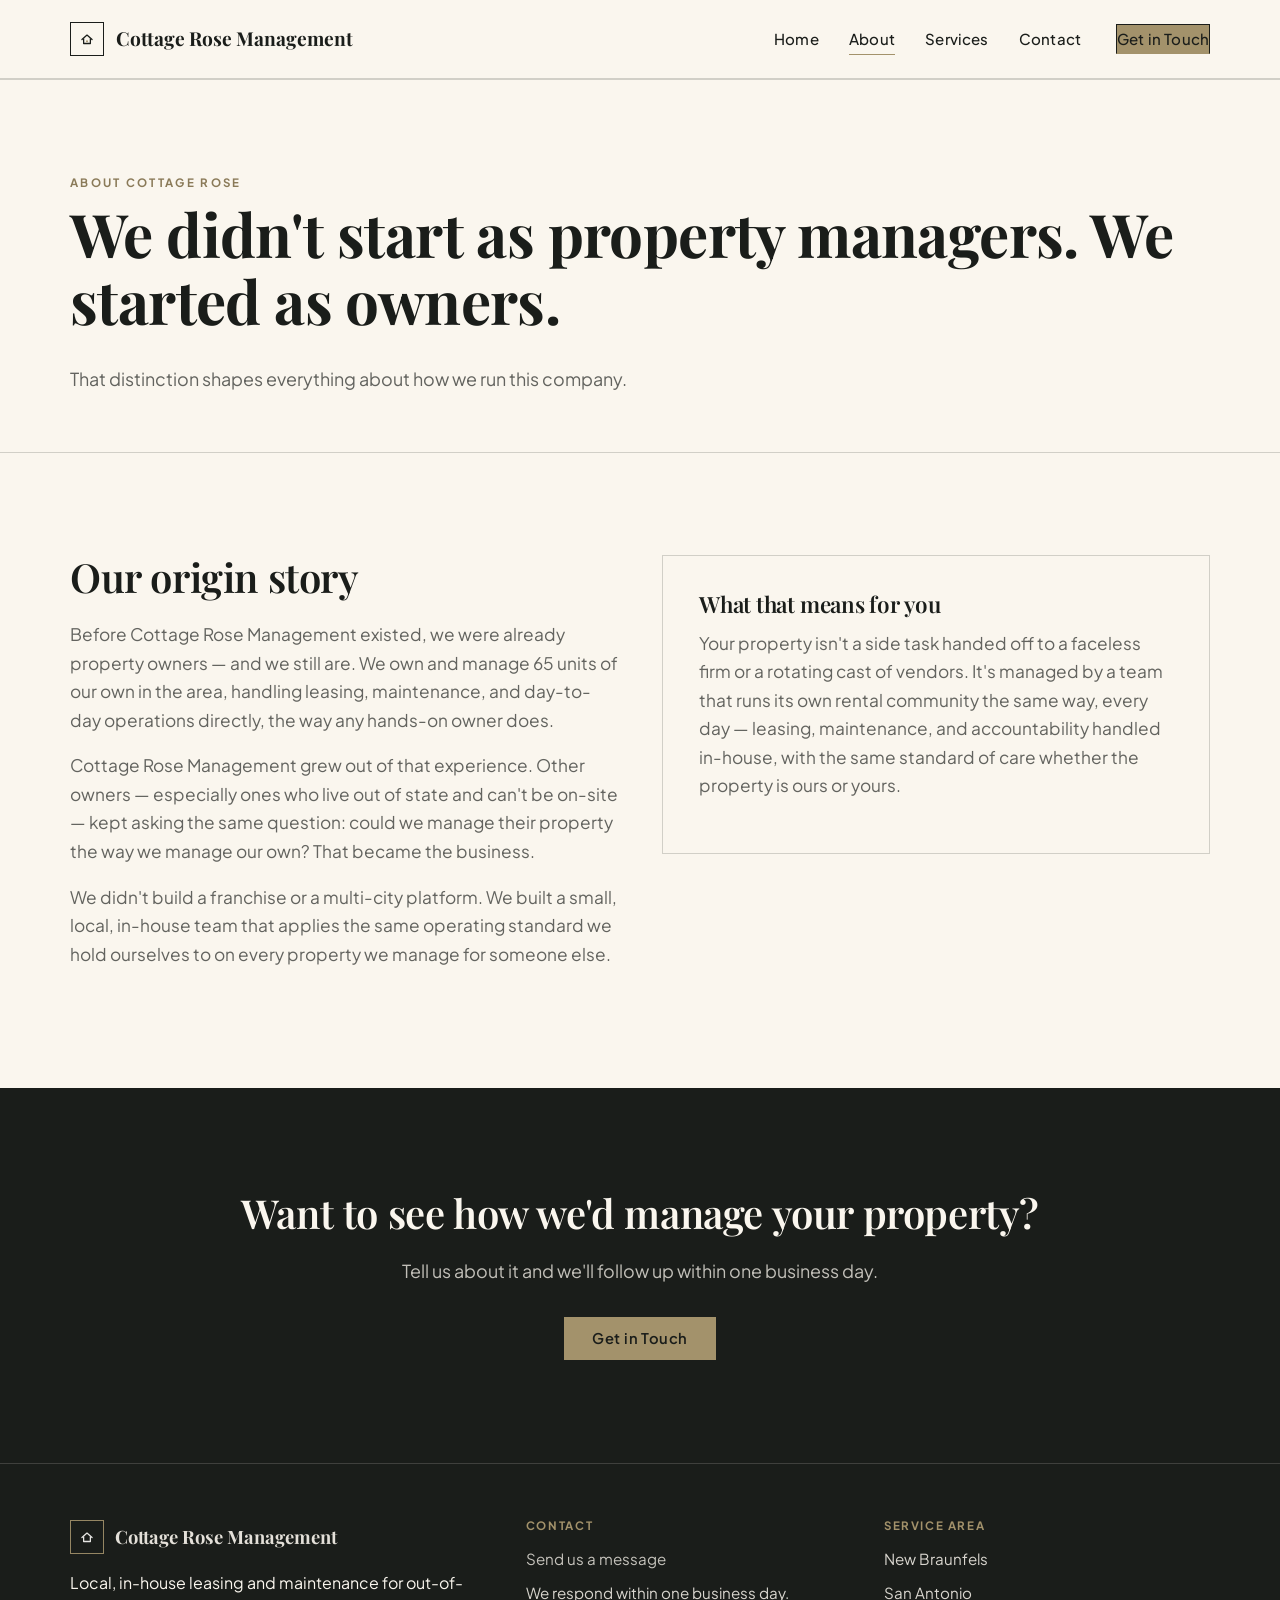
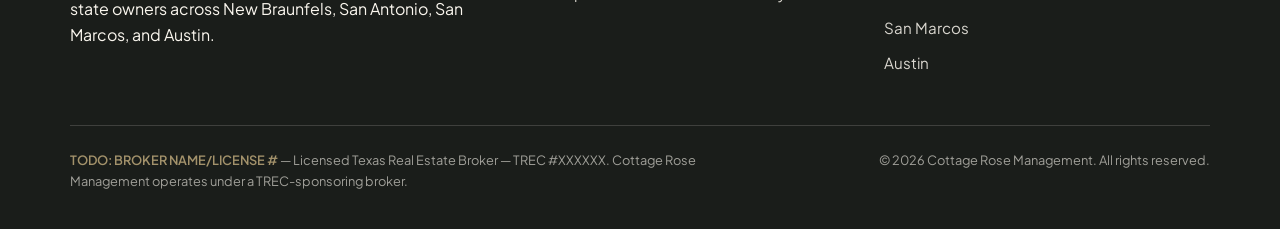
==== about.html @ a1d0a157 "Initial Cottage Rose site design" ====
<!doctype html>
<html lang="en">
<head>
  <meta charset="UTF-8">
  <meta name="viewport" content="width=device-width, initial-scale=1.0">
  <title>About Cottage Rose Management | Owner-Operators in New Braunfels, TX</title>
  <meta name="description" content="Cottage Rose Management started as property owners, not property managers. We own and manage 65 units of our own in the area, and manage every client property to that same standard.">
  <link rel="canonical" href="https://www.cottagerosemanagement.com/about.html"> <!-- TODO: confirm final domain -->
  <link rel="icon" href="favicon.svg" type="image/svg+xml">

  <link rel="preconnect" href="https://fonts.googleapis.com">
  <link rel="preconnect" href="https://fonts.gstatic.com" crossorigin>
  <link href="https://fonts.googleapis.com/css2?family=Playfair+Display:wght@500;600;700;800&family=Plus+Jakarta+Sans:wght@400;500;600;700&display=swap" rel="stylesheet">

  <link rel="stylesheet" href="styles.css">
</head>
<body>
  <a class="skip-link" href="#main">Skip to content</a>

  <header class="site-header">
    <div class="container">
      <a href="index.html" class="brand">
        <span class="brand-mark" aria-hidden="true">
          <svg viewBox="0 0 64 64" fill="none" xmlns="http://www.w3.org/2000/svg">
            <path d="M14 34 L32 18 L50 34" stroke="#1A1D1A" stroke-width="4.5" stroke-linecap="round" stroke-linejoin="round"/>
            <path d="M20 30 V48 H44 V30" stroke="#1A1D1A" stroke-width="4.5" stroke-linejoin="round"/>
            <circle cx="32" cy="40" r="3.5" fill="#A3926B"/>
          </svg>
        </span>
        <span class="brand-name-full">Cottage Rose Management</span>
        <span class="brand-name-short">Cottage Rose</span>
      </a>

      <nav class="main-nav" id="main-nav" aria-label="Primary">
        <ul>
          <li><a href="index.html">Home</a></li>
          <li><a href="about.html" aria-current="page">About</a></li>
          <li><a href="services.html">Services</a></li>
          <li><a href="contact.html">Contact</a></li>
        </ul>
        <a href="contact.html" class="btn btn-primary">Get in Touch</a>
      </nav>

      <button class="nav-toggle" id="nav-toggle" aria-label="Toggle menu" aria-expanded="false" aria-controls="main-nav">
        <svg viewBox="0 0 24 24" fill="none" stroke="currentColor" stroke-width="2" stroke-linecap="round"><line x1="3" y1="6" x2="21" y2="6"/><line x1="3" y1="12" x2="21" y2="12"/><line x1="3" y1="18" x2="21" y2="18"/></svg>
      </button>
    </div>
  </header>

  <main id="main">

    <section class="page-hero">
      <div class="container">
        <span class="eyebrow">About Cottage Rose</span>
        <h1>We didn't start as property managers. We started as owners.</h1>
        <p class="lede">That distinction shapes everything about how we run this company.</p>
      </div>
    </section>

    <section class="section-white origin-story">
      <div class="container two-col">
        <div class="reveal">
          <h2>Our origin story</h2>
          <p>Before Cottage Rose Management existed, we were already property owners &mdash; and we still are. We own and manage 65 units of our own in the area, handling leasing, maintenance, and day-to-day operations directly, the way any hands-on owner does.</p>
          <p>Cottage Rose Management grew out of that experience. Other owners &mdash; especially ones who live out of state and can't be on-site &mdash; kept asking the same question: could we manage their property the way we manage our own? That became the business.</p>
          <p>We didn't build a franchise or a multi-city platform. We built a small, local, in-house team that applies the same operating standard we hold ourselves to on every property we manage for someone else.</p>
        </div>
        <div class="reveal">
          <div class="callout">
            <h3>What that means for you</h3>
            <p>Your property isn't a side task handed off to a faceless firm or a rotating cast of vendors. It's managed by a team that runs its own rental community the same way, every day &mdash; leasing, maintenance, and accountability handled in-house, with the same standard of care whether the property is ours or yours.</p>
          </div>
        </div>
      </div>
    </section>

    <section class="cta-band">
      <div class="container">
        <div class="reveal">
          <h2>Want to see how we'd manage your property?</h2>
          <p class="lede">Tell us about it and we'll follow up within one business day.</p>
          <div class="hero-actions">
            <a href="contact.html" class="btn btn-primary">Get in Touch</a>
          </div>
        </div>
      </div>
    </section>

  </main>

  <footer class="site-footer">
    <div class="container">
      <div class="footer-grid">
        <div>
          <a href="index.html" class="footer-brand">
            <span class="brand-mark" aria-hidden="true">
              <svg viewBox="0 0 64 64" fill="none" xmlns="http://www.w3.org/2000/svg">
                <path d="M14 34 L32 18 L50 34" stroke="#FDFCF9" stroke-width="4.5" stroke-linecap="round" stroke-linejoin="round"/>
                <path d="M20 30 V48 H44 V30" stroke="#FDFCF9" stroke-width="4.5" stroke-linejoin="round"/>
              </svg>
            </span>
            Cottage Rose Management
          </a>
          <p>Local, in-house leasing and maintenance for out-of-state owners across New Braunfels, San Antonio, San Marcos, and Austin.</p>
        </div>
        <div>
          <h4>Contact</h4>
          <ul>
            <li><a href="contact.html">Send us a message</a></li>
            <li>We respond within one business day.</li>
          </ul>
        </div>
        <div>
          <h4>Service Area</h4>
          <ul>
            <li>New Braunfels</li>
            <li>San Antonio</li>
            <li>San Marcos</li>
            <li>Austin</li>
          </ul>
        </div>
      </div>
      <div class="footer-bottom">
        <p class="trec-note"><span class="todo">TODO: BROKER NAME/LICENSE #</span> &mdash; Licensed Texas Real Estate Broker &mdash; TREC #XXXXXX. Cottage Rose Management operates under a TREC-sponsoring broker.</p>
        <p>&copy; 2026 Cottage Rose Management. All rights reserved.</p>
      </div>
    </div>
  </footer>

  <script src="main.js"></script>
</body>
</html>
---- styles.css ----
/* ==========================================================================
   Cottage Rose Management — shared stylesheet
   Design system: Boutique Architectural (editorial, hairline, sharp-cornered)
   ========================================================================== */

:root {
  --cream: #FAF6EE;
  --cream-line: rgba(26, 29, 26, 0.16);
  --charcoal: #1A1D1A;
  --charcoal-soft: rgba(26, 29, 26, 0.68);
  --charcoal-line: rgba(26, 29, 26, 0.18);
  --olive: #A3926B;
  --olive-dark: #8A7A58;
  --white: #FFFFFF;

  /* legacy aliases kept so any un-migrated reference still resolves sanely */
  --ink: var(--charcoal);
  --limestone: var(--cream);
  --cedar: var(--olive);
  --juniper: var(--olive-dark);

  --font-serif: "Playfair Display", Georgia, serif;
  --font-sans: "Plus Jakarta Sans", -apple-system, BlinkMacSystemFont, "Segoe UI", sans-serif;

  --container: 1180px;
  --radius: 0;
}

/* ---------- reset ---------- */
*, *::before, *::after { box-sizing: border-box; }
html { scroll-behavior: smooth; }
@media (prefers-reduced-motion: reduce) {
  html { scroll-behavior: auto; }
  *, *::before, *::after {
    animation-duration: 0.01ms !important;
    animation-iteration-count: 1 !important;
    transition-duration: 0.01ms !important;
    scroll-behavior: auto !important;
  }
}

html, body {
  overflow-x: hidden;
}

body {
  margin: 0;
  background: var(--cream);
  color: var(--charcoal);
  font-family: var(--font-sans);
  font-size: 1rem;
  line-height: 1.65;
  -webkit-font-smoothing: antialiased;
}

img { max-width: 100%; display: block; }
a { color: inherit; }
h1, h2, h3, h4 {
  font-family: var(--font-serif);
  color: var(--charcoal);
  line-height: 1.12;
  letter-spacing: -0.01em;
  margin: 0 0 0.5em;
  font-weight: 600;
}
p { margin: 0 0 1em; }
ul { margin: 0; padding: 0; list-style: none; }

h1 { font-size: clamp(2.3rem, 5.2vw, 3.75rem); font-weight: 700; }
h2 { font-size: clamp(1.7rem, 3.4vw, 2.5rem); }
h3 { font-size: clamp(1.15rem, 2.1vw, 1.4rem); }

.eyebrow {
  font-family: var(--font-sans);
  font-size: 0.72rem;
  letter-spacing: 0.2em;
  text-transform: uppercase;
  color: var(--olive-dark);
  font-weight: 700;
  display: inline-block;
  margin-bottom: 0.9em;
}

.lede {
  font-size: 1.12rem;
  color: var(--charcoal-soft);
  max-width: 58ch;
}

/* focus states */
a:focus-visible,
button:focus-visible,
input:focus-visible,
textarea:focus-visible,
select:focus-visible {
  outline: 2px solid var(--olive-dark);
  outline-offset: 3px;
}

.skip-link {
  position: absolute;
  left: -9999px;
  top: 0;
  background: var(--charcoal);
  color: var(--cream);
  padding: 0.75em 1.25em;
  z-index: 1000;
}
.skip-link:focus {
  left: 0;
}

.container {
  max-width: var(--container);
  margin: 0 auto;
  padding: 0 1.25rem;
}

section { padding: clamp(3.5rem, 8vw, 6.5rem) 0; }
main > section {
  border-top: 1px solid var(--charcoal-line);
}
main > section.hero,
main > section.no-line {
  border-top: none;
}
main > section.section-dark {
  border-top-color: rgba(250, 246, 238, 0.16);
}

/* ---------- buttons ---------- */
.btn {
  display: inline-flex;
  align-items: center;
  justify-content: center;
  gap: 0.5em;
  font-family: var(--font-sans);
  font-weight: 600;
  font-size: 0.92rem;
  letter-spacing: 0.03em;
  padding: 0.9em 1.9em;
  border-radius: 0;
  border: 1.5px solid var(--charcoal);
  cursor: pointer;
  text-decoration: none;
  transition: background-color 0.18s ease, color 0.18s ease, border-color 0.18s ease;
  line-height: 1.1;
}
.btn-primary {
  background: var(--olive);
  color: var(--charcoal);
  border-color: var(--charcoal);
}
.btn-primary:hover { background: var(--charcoal); color: var(--cream); }
.btn-ghost {
  background: transparent;
  border-color: var(--charcoal);
  color: var(--charcoal);
}
.btn-ghost:hover { background: var(--charcoal); color: var(--cream); }
.btn-ghost-light {
  background: transparent;
  border-color: var(--cream);
  color: var(--cream);
}
.btn-ghost-light:hover { background: var(--cream); color: var(--charcoal); }
.btn-solid-dark {
  background: var(--charcoal);
  color: var(--cream);
  border-color: var(--charcoal);
}
.btn-solid-dark:hover { background: var(--olive); color: var(--charcoal); border-color: var(--charcoal); }

/* ---------- header ---------- */
.site-header {
  position: sticky;
  top: 0;
  z-index: 100;
  background: var(--cream);
  border-bottom: 1px solid var(--charcoal-line);
}
.site-header .container {
  display: flex;
  align-items: center;
  justify-content: space-between;
  height: 78px;
}
.brand {
  display: flex;
  align-items: center;
  gap: 0.65em;
  text-decoration: none;
  font-family: var(--font-serif);
  font-weight: 700;
  font-size: 1.2rem;
  color: var(--charcoal);
}
.brand-mark {
  width: 34px;
  height: 34px;
  display: inline-flex;
  align-items: center;
  justify-content: center;
  flex-shrink: 0;
  border: 1.5px solid var(--charcoal);
}
.brand-mark svg { width: 18px; height: 18px; }
.brand-name-full { display: none; }
.brand-name-short { display: inline; }
@media (min-width: 480px) {
  .brand-name-full { display: inline; }
  .brand-name-short { display: none; }
}

.main-nav {
  display: flex;
  align-items: center;
  gap: 2.2rem;
}
.main-nav ul {
  display: flex;
  gap: 1.9rem;
}
.main-nav a {
  text-decoration: none;
  font-weight: 500;
  font-size: 0.94rem;
  letter-spacing: 0.01em;
  color: var(--charcoal);
  padding: 0.4em 0;
  border-bottom: 1.5px solid transparent;
  transition: border-color 0.15s ease, color 0.15s ease;
}
.main-nav a:hover,
.main-nav a[aria-current="page"] {
  color: var(--charcoal);
  border-bottom-color: var(--olive);
}

.nav-toggle {
  display: none;
  background: none;
  border: none;
  cursor: pointer;
  padding: 0.5em;
  color: var(--charcoal);
}
.nav-toggle svg { width: 26px; height: 26px; }

@media (max-width: 860px) {
  .nav-toggle { display: inline-flex; }
  .main-nav {
    position: fixed;
    inset: 78px 0 0 0;
    background: var(--cream);
    flex-direction: column;
    align-items: flex-start;
    padding: 2rem 1.25rem;
    gap: 1.5rem;
    transform: translateX(100%);
    transition: transform 0.25s ease;
    overflow-y: auto;
    border-top: 1px solid var(--charcoal-line);
  }
  .main-nav.is-open { transform: translateX(0); }
  .main-nav ul {
    flex-direction: column;
    gap: 1.1rem;
    width: 100%;
  }
  .main-nav a { font-size: 1.15rem; display: block; }
  .main-nav .btn { width: 100%; }
}

/* ---------- hero ---------- */
.hero {
  padding: clamp(3rem, 8vw, 5.5rem) 0 clamp(3rem, 7vw, 5rem);
  border-bottom: 1px solid var(--charcoal-line);
}
.hero .container {
  display: grid;
  gap: 3rem;
  align-items: center;
}
@media (min-width: 900px) {
  .hero .container {
    grid-template-columns: 1.15fr 0.85fr;
    gap: 4rem;
  }
}
.hero-headline {
  text-transform: uppercase;
  margin-bottom: 0.5em;
}
.hero-copy .lede { margin-bottom: 0; }
.hero-actions {
  display: flex;
  flex-wrap: wrap;
  gap: 1rem;
  margin-top: 1.9rem;
}

.sketch-frame {
  border: 1px solid var(--charcoal-line);
  padding: clamp(1.25rem, 3vw, 2.25rem);
  background: var(--white);
}
.sketch-frame img { width: 100%; }
.sketch-caption {
  display: block;
  margin-top: 1rem;
  font-size: 0.72rem;
  letter-spacing: 0.14em;
  text-transform: uppercase;
  color: var(--charcoal-soft);
  text-align: center;
}

/* ---------- generic layout helpers ---------- */
.card {
  background: var(--white);
  border: 1px solid var(--charcoal-line);
  border-radius: 0;
  padding: 2rem;
}

.grid {
  display: grid;
  gap: 1.5rem;
}
@media (min-width: 700px) {
  .grid-3 { grid-template-columns: repeat(3, 1fr); }
  .grid-2 { grid-template-columns: repeat(2, 1fr); }
  .grid-4 { grid-template-columns: repeat(4, 1fr); }
}

/* ---------- reveal on scroll ---------- */
.reveal {
  opacity: 0;
  transform: translateY(14px);
  transition: opacity 0.6s ease, transform 0.6s ease;
}
.reveal.is-visible {
  opacity: 1;
  transform: translateY(0);
}
@media (prefers-reduced-motion: reduce) {
  .reveal { opacity: 1; transform: none; transition: none; }
}

/* ---------- section variants ---------- */
.section-white { background: var(--cream); }
.section-dark,
.section-ink {
  background: var(--charcoal);
  color: var(--cream);
}
.section-dark h2, .section-dark h3,
.section-ink h2, .section-ink h3 { color: var(--cream); }
.section-dark .eyebrow,
.section-ink .eyebrow { color: var(--olive); }
.section-dark .lede,
.section-ink .lede { color: rgba(250, 246, 238, 0.75); }

.section-head {
  max-width: 720px;
  margin: 0 auto 3rem;
  text-align: center;
}
.section-head.align-left { text-align: left; margin-left: 0; }

/* ---------- audience / trust section ---------- */
.audience-section .container {
  display: grid;
  gap: 3rem;
  align-items: center;
}
@media (min-width: 900px) {
  .audience-section .container { grid-template-columns: 0.9fr 1.1fr; }
}
.audience-visual {
  border: 1px solid var(--charcoal-line);
  background: var(--white);
  padding: 1.5rem;
}

/* ---------- why cottage rose / differentiator ---------- */
.differentiator {
  border-top: 1px solid var(--charcoal-line);
  border-bottom: 1px solid var(--charcoal-line);
  padding: clamp(1.75rem, 4vw, 2.5rem) 0;
  margin-bottom: 2.75rem;
}
.differentiator h3 { margin-bottom: 0.5em; }

.reason-list {
  border-top: 1px solid var(--charcoal-line);
}
.reason-row {
  display: grid;
  grid-template-columns: auto 1fr;
  gap: 1.5rem 2rem;
  padding: 1.9rem 0;
  border-bottom: 1px solid var(--charcoal-line);
  align-items: start;
}
@media (min-width: 700px) {
  .reason-row { grid-template-columns: 100px 1fr; }
}
.reason-number {
  font-family: var(--font-serif);
  font-size: 1.6rem;
  color: var(--olive-dark);
  line-height: 1;
}
.reason-row h3 { margin-bottom: 0.4em; }
.reason-row p { margin: 0; color: var(--charcoal-soft); max-width: 56ch; }

/* ---------- corridor / service area section ---------- */
.corridor-grid {
  display: grid;
  gap: 2.5rem;
}
@media (min-width: 860px) {
  .corridor-grid { grid-template-columns: 0.9fr 1.1fr; gap: 4rem; }
}
.corridor-cities {
  border-top: 1px solid rgba(250, 246, 238, 0.2);
}
.corridor-city {
  display: grid;
  grid-template-columns: 3rem 1fr auto;
  align-items: baseline;
  gap: 1rem;
  padding: 1.4rem 0;
  border-bottom: 1px solid rgba(250, 246, 238, 0.2);
}
.corridor-city .city-index {
  font-family: var(--font-sans);
  font-size: 0.78rem;
  letter-spacing: 0.08em;
  color: var(--olive-dark);
  font-weight: 700;
}
.corridor-city .city-name {
  font-family: var(--font-serif);
  font-size: 1.3rem;
  color: var(--cream);
}
.corridor-city .city-tag {
  font-size: 0.72rem;
  letter-spacing: 0.1em;
  text-transform: uppercase;
  color: var(--olive-dark);
  font-weight: 700;
  text-align: right;
}

/* ---------- what we do (typographic grid) ---------- */
.wwd-grid {
  border-top: 1px solid var(--charcoal-line);
  border-left: 1px solid var(--charcoal-line);
  display: grid;
}
@media (min-width: 700px) {
  .wwd-grid { grid-template-columns: repeat(4, 1fr); }
}
.wwd-item {
  padding: 2rem 1.75rem;
  border-right: 1px solid var(--charcoal-line);
  border-bottom: 1px solid var(--charcoal-line);
}
.wwd-item .wwd-index {
  font-family: var(--font-sans);
  font-size: 0.72rem;
  letter-spacing: 0.14em;
  color: var(--olive-dark);
  font-weight: 700;
  text-transform: uppercase;
  display: block;
  margin-bottom: 1rem;
}
.wwd-item h3 { margin-bottom: 0.5em; }
.wwd-item p { margin: 0; color: var(--charcoal-soft); font-size: 0.95rem; }

/* ---------- how it works ---------- */
.steps {
  border-top: 1px solid var(--charcoal-line);
  border-left: 1px solid var(--charcoal-line);
  display: grid;
}
@media (min-width: 700px) {
  .steps { grid-template-columns: repeat(4, 1fr); }
}
.step {
  padding: 2rem 1.75rem;
  border-right: 1px solid var(--charcoal-line);
  border-bottom: 1px solid var(--charcoal-line);
}
.step-index {
  font-family: var(--font-sans);
  font-size: 0.78rem;
  letter-spacing: 0.1em;
  color: var(--olive-dark);
  font-weight: 700;
  display: block;
  margin-bottom: 0.9em;
}

/* ---------- CTA band ---------- */
.cta-band {
  background: var(--charcoal);
  color: var(--cream);
  text-align: center;
}
.cta-band h2 { color: var(--cream); }
.cta-band .lede { color: rgba(250, 246, 238, 0.75); margin-left: auto; margin-right: auto; }
.cta-band .hero-actions { justify-content: center; }

/* ---------- about page ---------- */
.origin-story p { font-size: 1.08rem; max-width: 66ch; color: var(--charcoal-soft); }
.callout {
  border: 1px solid var(--charcoal-line);
  padding: clamp(1.75rem, 4vw, 2.25rem);
}
.callout h3 { margin-bottom: 0.5em; }

/* ---------- services page ---------- */
.pillar {
  border: 1px solid var(--charcoal-line);
  padding: clamp(1.75rem, 4vw, 2.5rem);
}
.pillar h3 { margin-bottom: 0.3em; }
.pillar .eyebrow { margin-bottom: 0.5em; }
.pillar ul { margin-top: 1rem; }
.pillar li {
  position: relative;
  padding-left: 1.4em;
  margin-bottom: 0.75em;
  color: var(--charcoal-soft);
}
.pillar li::before {
  content: "\2014";
  position: absolute;
  left: 0;
  color: var(--olive-dark);
}

.pillar-stat {
  display: inline-flex;
  align-items: baseline;
  gap: 0.6em;
  border: 1px solid var(--charcoal-line);
  padding: 0.6em 1.1em;
  margin: 0 0 1.25em;
}
.pillar-stat .num {
  font-family: var(--font-serif);
  font-size: 1.35rem;
  font-weight: 700;
  color: var(--olive-dark);
}
.pillar-stat .label {
  font-size: 0.7rem;
  text-transform: uppercase;
  letter-spacing: 0.08em;
  color: var(--charcoal-soft);
}

.comparison {
  background: var(--charcoal);
  color: var(--cream);
  padding: clamp(1.75rem, 4vw, 2.5rem);
}
.comparison h3 { color: var(--cream); }
.comparison-grid {
  display: grid;
  gap: 1px;
  margin-top: 1.5rem;
  background: rgba(250, 246, 238, 0.18);
}
@media (min-width: 700px) {
  .comparison-grid { grid-template-columns: 1fr 1fr; }
}
.comparison-col {
  background: var(--charcoal);
  padding: 1.75rem;
}
.comparison-col h4 {
  font-family: var(--font-sans);
  font-size: 0.75rem;
  letter-spacing: 0.14em;
  text-transform: uppercase;
  margin-bottom: 1em;
  font-weight: 700;
}
.comparison-col.us h4 { color: var(--olive); }
.comparison-col.them h4 { color: rgba(250, 246, 238, 0.55); }
.comparison-col li {
  padding-left: 1.3em;
  position: relative;
  margin-bottom: 0.7em;
  font-size: 0.96rem;
}
.comparison-col li::before {
  content: "\2014";
  position: absolute;
  left: 0;
  opacity: 0.6;
}

.property-types {
  display: flex;
  flex-wrap: wrap;
  gap: 0.75rem;
}
.tag {
  font-family: var(--font-sans);
  font-size: 0.8rem;
  letter-spacing: 0.03em;
  background: transparent;
  border: 1px solid var(--charcoal-line);
  padding: 0.55em 1.1em;
  color: var(--charcoal);
}

/* ---------- testimonials placeholder ---------- */
.testimonials-placeholder {
  border: 1px dashed var(--charcoal-line);
  padding: 2rem;
  text-align: center;
  color: var(--charcoal-soft);
  font-size: 0.92rem;
}

/* ---------- contact page ---------- */
.contact-layout {
  display: grid;
  gap: 2.5rem;
}
@media (min-width: 900px) {
  .contact-layout { grid-template-columns: 1.2fr 0.8fr; }
}
.contact-form {
  border: 1px solid var(--charcoal-line);
  padding: clamp(1.75rem, 4vw, 2.5rem);
}
.form-row { margin-bottom: 1.5rem; }
.form-row-group {
  display: grid;
  gap: 1.5rem;
}
@media (min-width: 560px) {
  .form-row-group.cols-2 { grid-template-columns: 1fr 1fr; }
}
label {
  display: block;
  font-family: var(--font-sans);
  font-weight: 700;
  font-size: 0.72rem;
  letter-spacing: 0.1em;
  text-transform: uppercase;
  margin-bottom: 0.6em;
  color: var(--charcoal-soft);
}
.hint { font-weight: 400; text-transform: none; letter-spacing: 0; color: var(--charcoal-soft); opacity: 0.7; font-size: 0.85rem; }
input[type="text"],
input[type="email"],
input[type="tel"],
select,
textarea {
  width: 100%;
  font-family: var(--font-sans);
  font-size: 1rem;
  padding: 0.6em 0.1em;
  border: none;
  border-bottom: 1px solid rgba(26, 29, 26, 0.3);
  border-radius: 0;
  background: transparent;
  color: var(--charcoal);
  transition: border-color 0.15s ease;
}
input:focus, select:focus, textarea:focus { border-bottom-color: var(--olive-dark); outline: none; }
textarea { resize: vertical; min-height: 120px; }

.hp-field {
  position: absolute;
  left: -9999px;
  width: 1px;
  height: 1px;
  overflow: hidden;
}

.form-status {
  margin-top: 1rem;
  padding: 1rem 1.25rem;
  border: 1px solid var(--charcoal-line);
  font-size: 0.95rem;
  display: none;
}
.form-status.is-visible { display: block; }
.form-status.success {
  border-color: var(--olive-dark);
  color: var(--charcoal);
}
.form-status.error {
  border-color: var(--charcoal);
  color: var(--charcoal);
}
.form-success-panel {
  text-align: center;
  padding: 2.5rem 1rem;
}

.contact-info-card {
  background: var(--charcoal);
  color: var(--cream);
  padding: clamp(1.75rem, 4vw, 2.25rem);
}
.contact-info-card h3 { color: var(--cream); }
.contact-info-card a {
  color: var(--cream);
  text-decoration: none;
  border-bottom: 1px solid rgba(250, 246, 238, 0.4);
}
.contact-info-card a:hover { border-bottom-color: var(--cream); }
.contact-list { margin-top: 1.4rem; }
.contact-list li { margin-bottom: 1.2rem; font-size: 0.98rem; }
.contact-list .label {
  display: block;
  font-family: var(--font-sans);
  font-size: 0.7rem;
  letter-spacing: 0.12em;
  text-transform: uppercase;
  color: var(--olive);
  margin-bottom: 0.4em;
  font-weight: 700;
}

/* ---------- footer ---------- */
.site-footer {
  background: var(--charcoal);
  color: var(--cream);
  padding: 3.5rem 0 1.5rem;
  border-top: 1px solid rgba(250, 246, 238, 0.16);
}
.footer-grid {
  display: grid;
  gap: 2rem;
  margin-bottom: 2.5rem;
}
@media (min-width: 700px) {
  .footer-grid { grid-template-columns: 1.3fr 1fr 1fr; }
}
.footer-brand {
  display: flex;
  align-items: center;
  gap: 0.6em;
  font-family: var(--font-serif);
  font-weight: 700;
  font-size: 1.15rem;
  color: var(--cream);
  margin-bottom: 0.85em;
  text-decoration: none;
}
.footer-brand .brand-mark { border-color: var(--olive); }
.site-footer h4 {
  font-family: var(--font-sans);
  font-size: 0.72rem;
  letter-spacing: 0.14em;
  text-transform: uppercase;
  color: var(--olive);
  margin-bottom: 1.1em;
  font-weight: 700;
}
.site-footer a {
  color: var(--cream);
  text-decoration: none;
  opacity: 0.9;
}
.site-footer a:hover { opacity: 1; text-decoration: underline; }
.site-footer li { margin-bottom: 0.65em; font-size: 0.95rem; opacity: 0.85; }
.footer-bottom {
  border-top: 1px solid rgba(250, 246, 238, 0.16);
  padding-top: 1.5rem;
  font-size: 0.8rem;
  color: rgba(250, 246, 238, 0.6);
  display: flex;
  flex-wrap: wrap;
  gap: 0.5rem 1.5rem;
  justify-content: space-between;
}
.footer-bottom .trec-note { max-width: 640px; }
.footer-bottom .todo {
  color: var(--olive);
  font-weight: 600;
}

/* ---------- misc page bits ---------- */
.page-hero {
  padding: clamp(3.5rem, 8vw, 5.5rem) 0 2.5rem;
}
.page-hero .eyebrow { margin-bottom: 0.7em; }
.page-hero .lede { margin-top: 0.75rem; }

.two-col {
  display: grid;
  gap: 2.75rem;
}
@media (min-width: 860px) {
  .two-col { grid-template-columns: 1fr 1fr; align-items: start; }
}
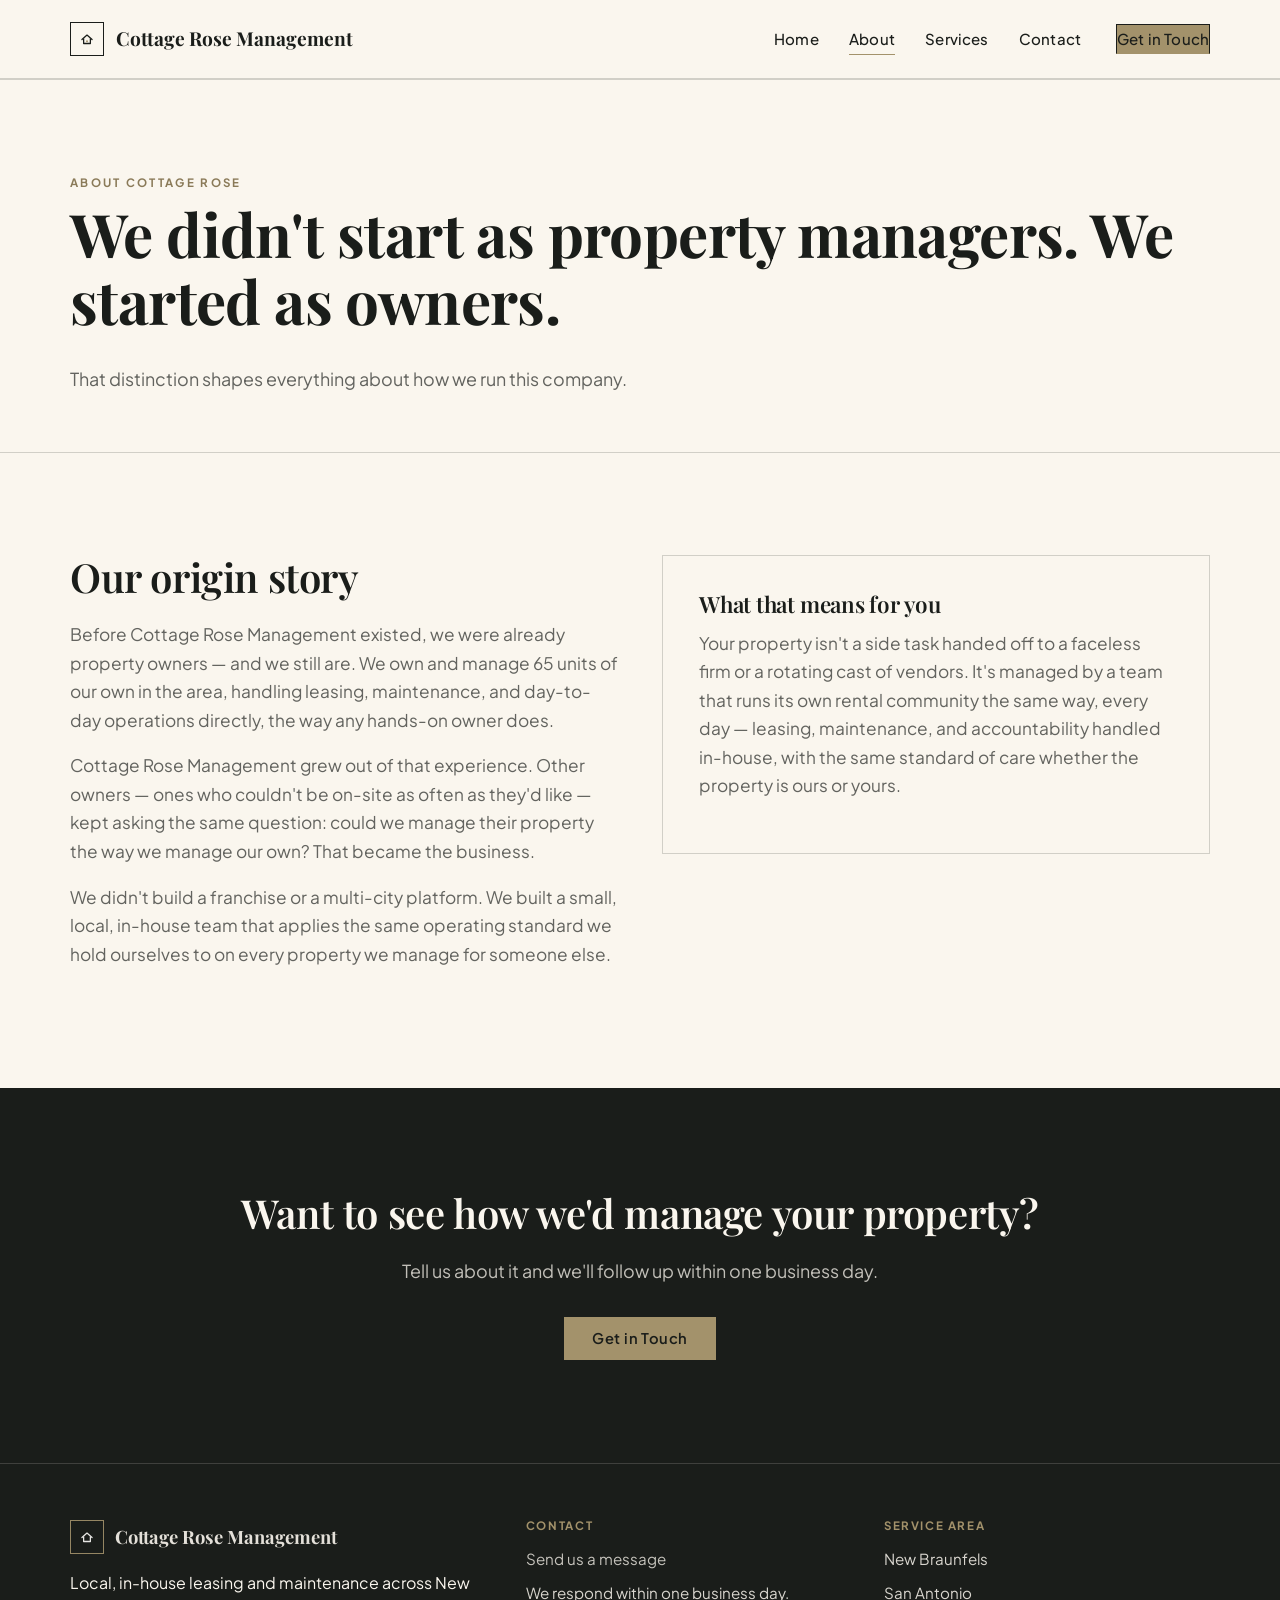
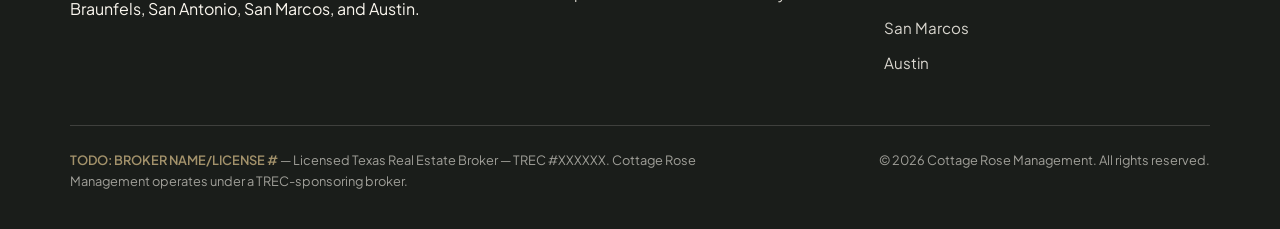
==== commit 773cf59a: "Wire live Formspree submission and update site copy - Contact form now posts to the live Formspree e" ====
--- a/about.html
+++ b/about.html
@@ -62,7 +62,7 @@
         <div class="reveal">
           <h2>Our origin story</h2>
           <p>Before Cottage Rose Management existed, we were already property owners &mdash; and we still are. We own and manage 65 units of our own in the area, handling leasing, maintenance, and day-to-day operations directly, the way any hands-on owner does.</p>
-          <p>Cottage Rose Management grew out of that experience. Other owners &mdash; especially ones who live out of state and can't be on-site &mdash; kept asking the same question: could we manage their property the way we manage our own? That became the business.</p>
+          <p>Cottage Rose Management grew out of that experience. Other owners &mdash; ones who couldn't be on-site as often as they'd like &mdash; kept asking the same question: could we manage their property the way we manage our own? That became the business.</p>
           <p>We didn't build a franchise or a multi-city platform. We built a small, local, in-house team that applies the same operating standard we hold ourselves to on every property we manage for someone else.</p>
         </div>
         <div class="reveal">
@@ -101,7 +101,7 @@
             </span>
             Cottage Rose Management
           </a>
-          <p>Local, in-house leasing and maintenance for out-of-state owners across New Braunfels, San Antonio, San Marcos, and Austin.</p>
+          <p>Local, in-house leasing and maintenance across New Braunfels, San Antonio, San Marcos, and Austin.</p>
         </div>
         <div>
           <h4>Contact</h4>
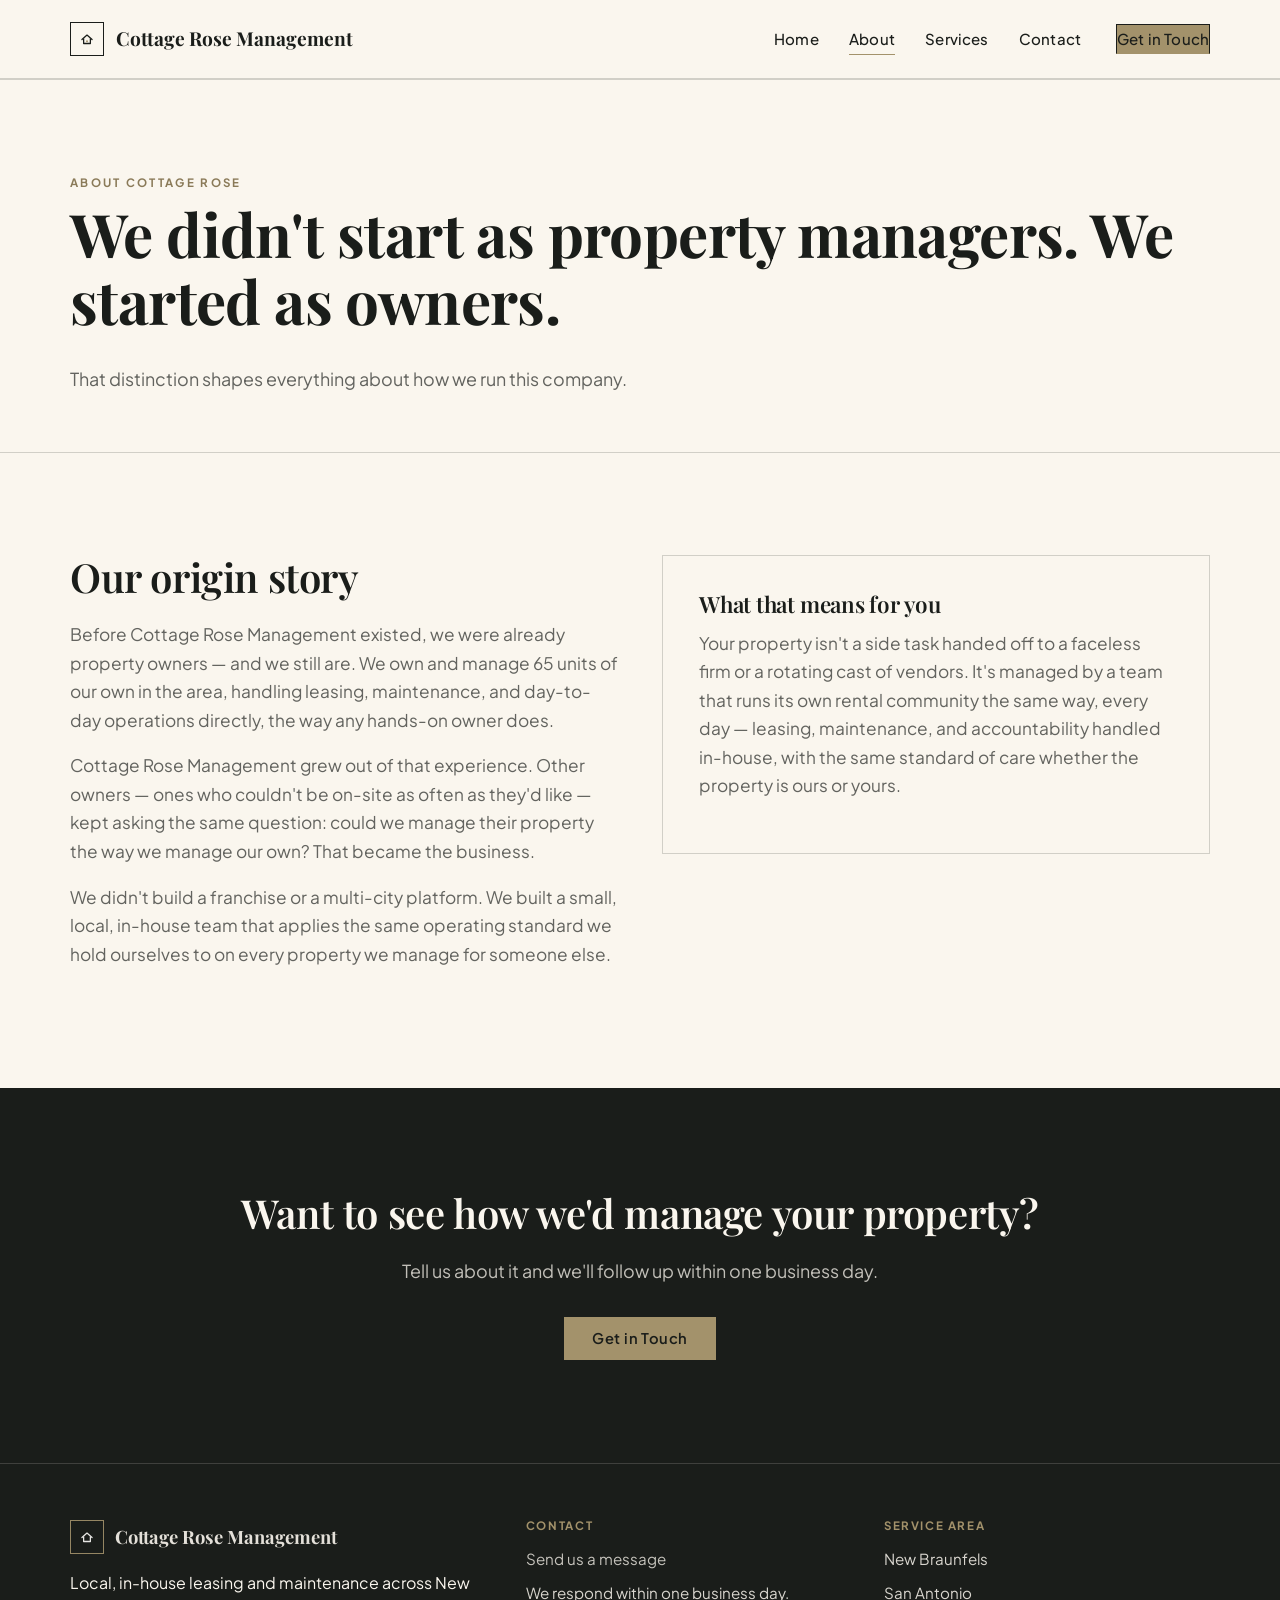
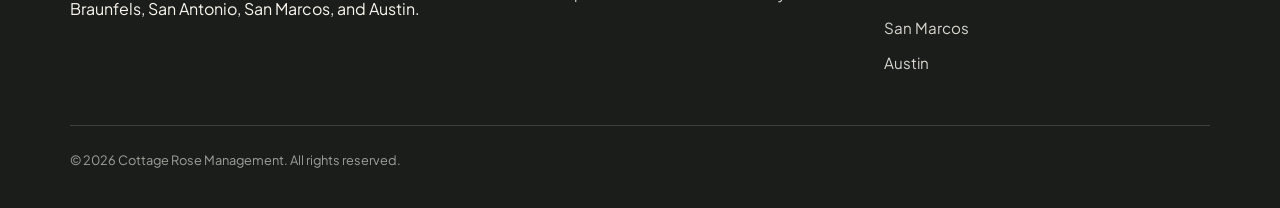
==== commit f90540fb: "Remove TREC broker disclosure placeholder from footer" ====
--- a/about.html
+++ b/about.html
@@ -121,7 +121,6 @@
         </div>
       </div>
       <div class="footer-bottom">
-        <p class="trec-note"><span class="todo">TODO: BROKER NAME/LICENSE #</span> &mdash; Licensed Texas Real Estate Broker &mdash; TREC #XXXXXX. Cottage Rose Management operates under a TREC-sponsoring broker.</p>
         <p>&copy; 2026 Cottage Rose Management. All rights reserved.</p>
       </div>
     </div>
--- a/styles.css
+++ b/styles.css
@@ -790,12 +790,6 @@
   gap: 0.5rem 1.5rem;
   justify-content: space-between;
 }
-.footer-bottom .trec-note { max-width: 640px; }
-.footer-bottom .todo {
-  color: var(--olive);
-  font-weight: 600;
-}
-
 /* ---------- misc page bits ---------- */
 .page-hero {
   padding: clamp(3.5rem, 8vw, 5.5rem) 0 2.5rem;
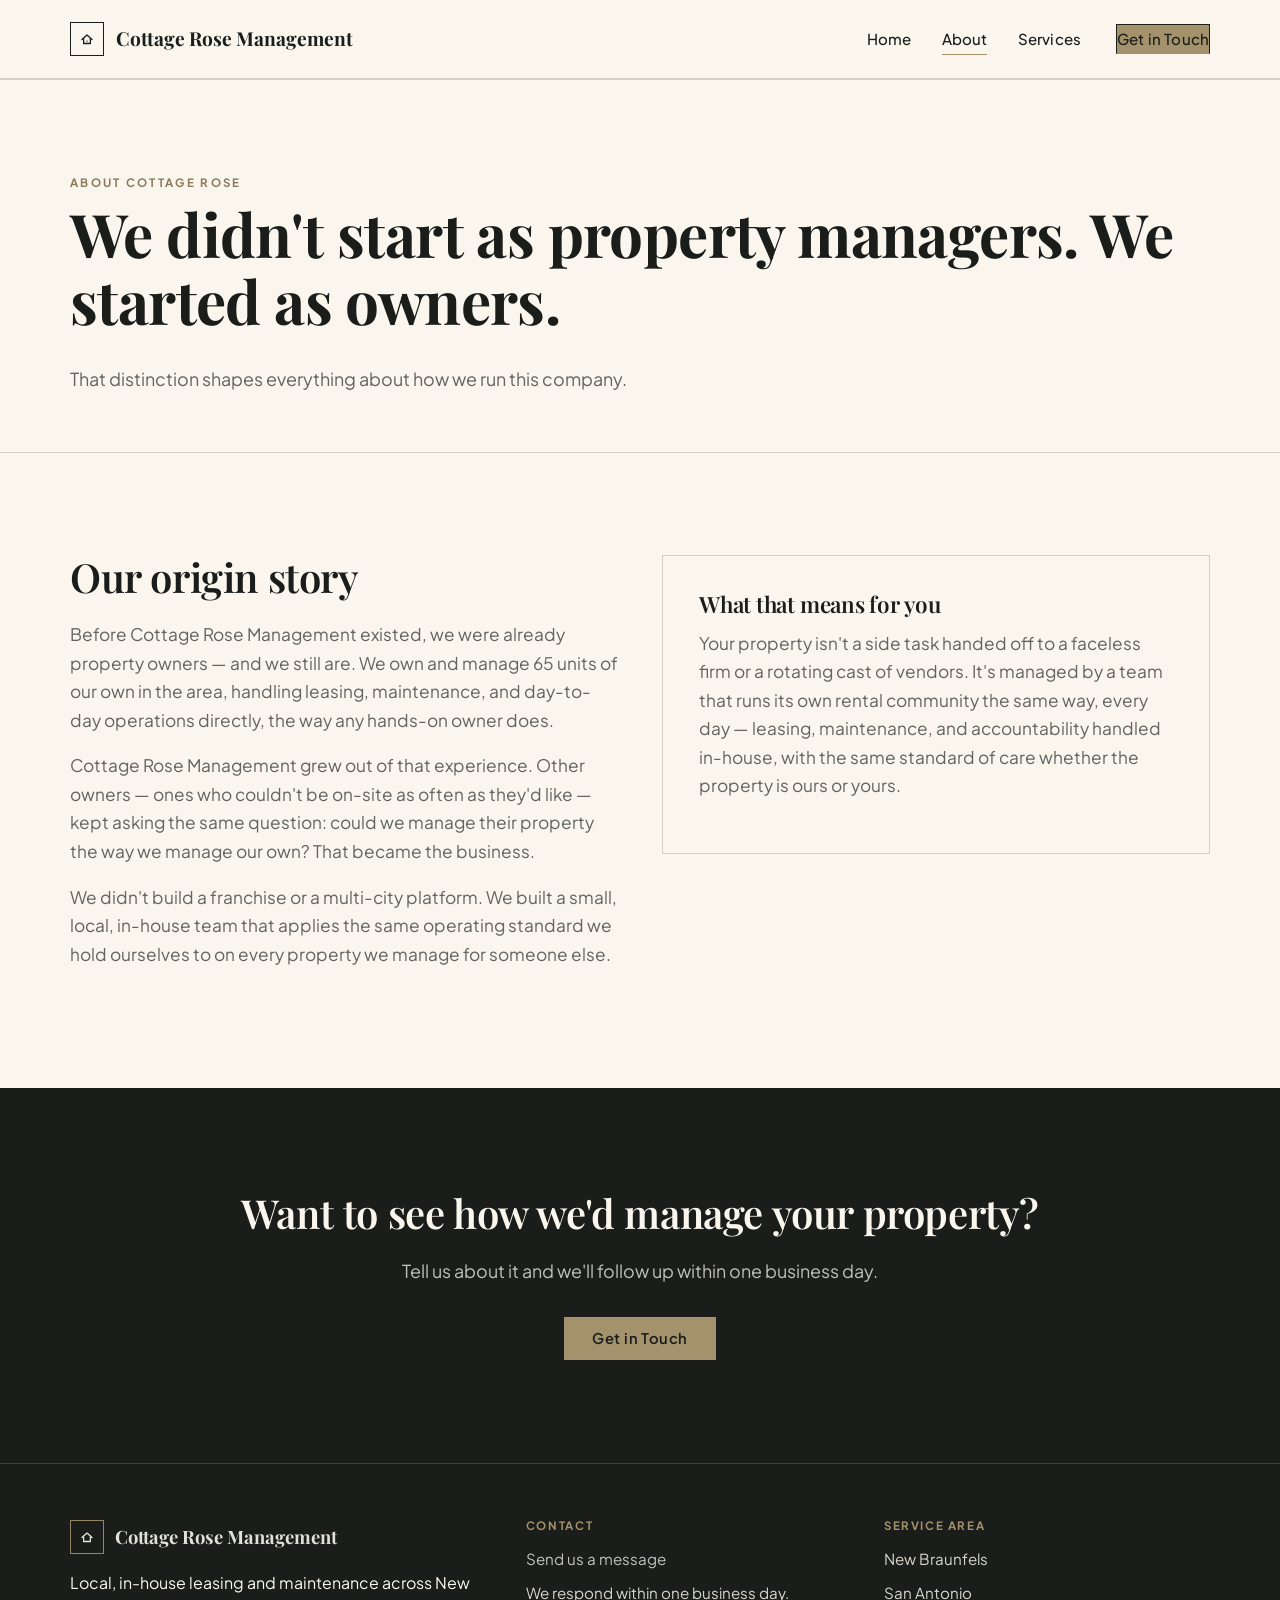
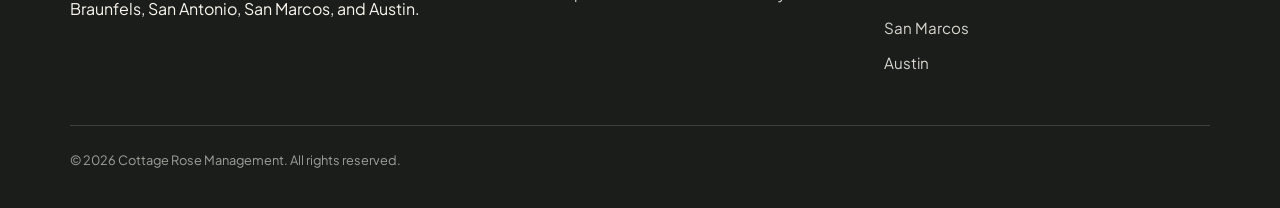
==== commit 80c875f8: "Remove redundant Contact nav link (Get in Touch button already covers it)" ====
--- a/about.html
+++ b/about.html
@@ -36,7 +36,6 @@
           <li><a href="index.html">Home</a></li>
           <li><a href="about.html" aria-current="page">About</a></li>
           <li><a href="services.html">Services</a></li>
-          <li><a href="contact.html">Contact</a></li>
         </ul>
         <a href="contact.html" class="btn btn-primary">Get in Touch</a>
       </nav>
